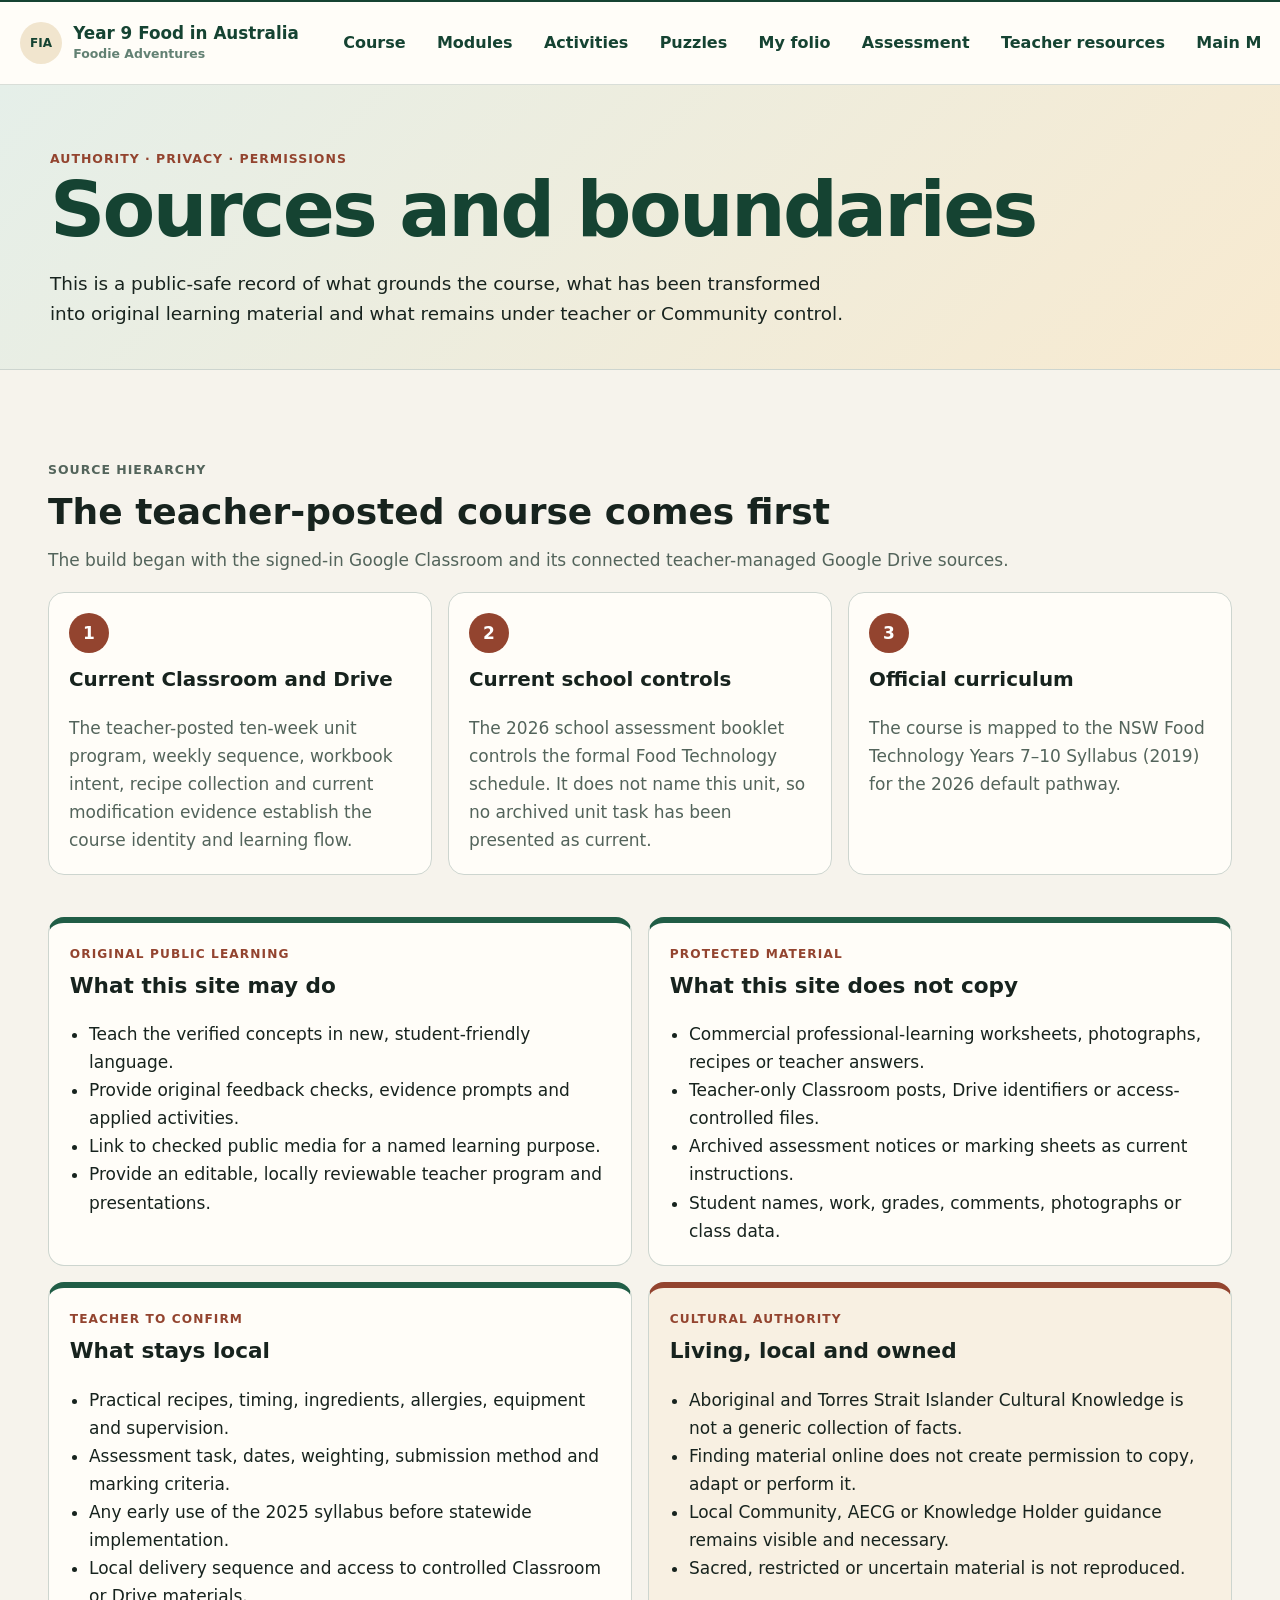
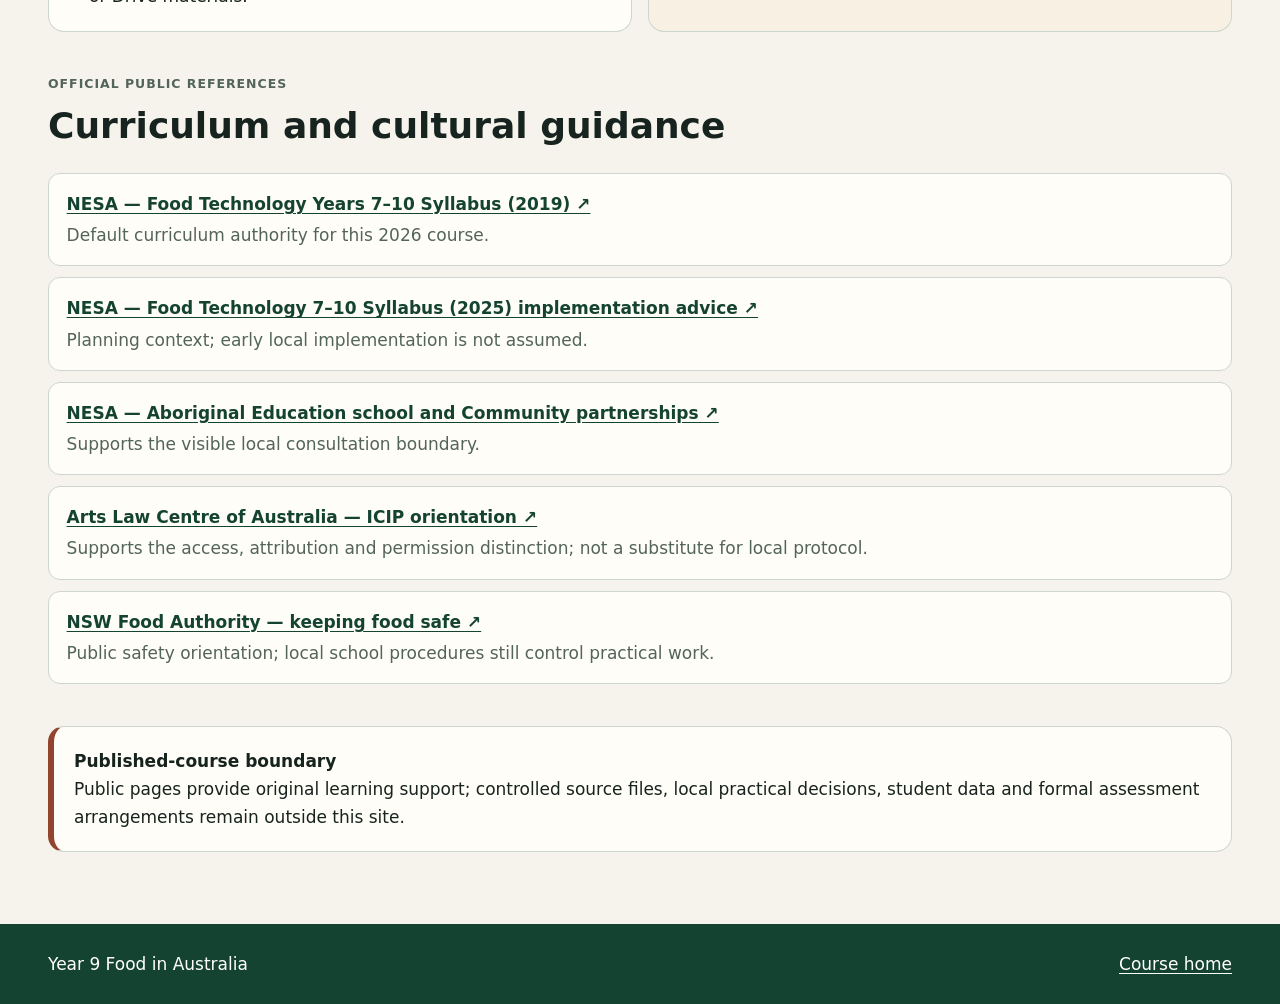
==== sources.html @ 341c5879 "Publish Year 9 Food in Australia guided course" ====
<!doctype html>
<html lang="en-AU">
<head>
  <meta charset="utf-8">
  <meta name="viewport" content="width=device-width, initial-scale=1">
  <meta name="description" content="Public-safe source, authority, privacy and cultural boundaries for Year 9 Food in Australia.">
  <title>Sources and Boundaries | Year 9 Food in Australia</title>
  <link rel="stylesheet" href="styles.css">
</head>
<body>
  <a class="skip-link" href="#main">Skip to main content</a>
  <header class="site-header"><div class="header-inner"><a class="brand" href="index.html"><span class="brand-mark" aria-hidden="true">FIA</span><span class="brand-copy"><span data-course-title>Year 9 Food in Australia</span><small data-course-subtitle>Foodie Adventures</small></span></a><span class="build-chip">Published learning course</span></div></header>
  <nav class="site-nav" aria-label="Course navigation"><div class="nav-scroll"><div class="nav-inner"><a href="index.html" data-nav-route="course">Course</a><a href="index.html#modules" data-nav-route="modules">Modules</a><a href="activities.html" data-nav-route="activities">Activities</a><a href="busy-work.html" data-nav-route="puzzles">Puzzles</a><a href="folio.html" data-nav-route="folio">My folio</a><a href="assessment.html" data-nav-route="assessment">Assessment</a><a href="teacher-resources.html" data-nav-route="teacher">Teacher resources</a><a href="https://stevencowell.github.io/Main-Page/" data-main-menu>Main Menu</a></div></div></nav>
  <main id="main"><div class="page-hero"><div class="wrap"><p class="eyebrow">Authority · privacy · permissions</p><h1>Sources and boundaries</h1><p class="lede">This is a public-safe record of what grounds the course, what has been transformed into original learning material and what remains under teacher or Community control.</p></div></div><div class="page-shell">

    <section class="section source-priority" aria-labelledby="priority-title">
      <div class="section-heading"><p class="eyebrow">Source hierarchy</p><h2 id="priority-title">The teacher-posted course comes first</h2><p>The build began with the signed-in Google Classroom and its connected teacher-managed Google Drive sources.</p></div>
      <div class="source-steps">
        <article><span>1</span><h3>Current Classroom and Drive</h3><p>The teacher-posted ten-week unit program, weekly sequence, workbook intent, recipe collection and current modification evidence establish the course identity and learning flow.</p></article>
        <article><span>2</span><h3>Current school controls</h3><p>The 2026 school assessment booklet controls the formal Food Technology schedule. It does not name this unit, so no archived unit task has been presented as current.</p></article>
        <article><span>3</span><h3>Official curriculum</h3><p>The course is mapped to the NSW Food Technology Years 7–10 Syllabus (2019) for the 2026 default pathway.</p></article>
      </div>
    </section>

    <section class="section boundary-grid" aria-label="Course boundaries">
      <article class="boundary-card"><p class="component-label">Original public learning</p><h2>What this site may do</h2><ul><li>Teach the verified concepts in new, student-friendly language.</li><li>Provide original feedback checks, evidence prompts and applied activities.</li><li>Link to checked public media for a named learning purpose.</li><li>Provide an editable, locally reviewable teacher program and presentations.</li></ul></article>
      <article class="boundary-card"><p class="component-label">Protected material</p><h2>What this site does not copy</h2><ul><li>Commercial professional-learning worksheets, photographs, recipes or teacher answers.</li><li>Teacher-only Classroom posts, Drive identifiers or access-controlled files.</li><li>Archived assessment notices or marking sheets as current instructions.</li><li>Student names, work, grades, comments, photographs or class data.</li></ul></article>
      <article class="boundary-card"><p class="component-label">Teacher to confirm</p><h2>What stays local</h2><ul><li>Practical recipes, timing, ingredients, allergies, equipment and supervision.</li><li>Assessment task, dates, weighting, submission method and marking criteria.</li><li>Any early use of the 2025 syllabus before statewide implementation.</li><li>Local delivery sequence and access to controlled Classroom or Drive materials.</li></ul></article>
      <article class="boundary-card cultural"><p class="component-label">Cultural authority</p><h2>Living, local and owned</h2><ul><li>Aboriginal and Torres Strait Islander Cultural Knowledge is not a generic collection of facts.</li><li>Finding material online does not create permission to copy, adapt or perform it.</li><li>Local Community, AECG or Knowledge Holder guidance remains visible and necessary.</li><li>Sacred, restricted or uncertain material is not reproduced.</li></ul></article>
    </section>

    <section class="section" aria-labelledby="official-title">
      <div class="section-heading"><p class="eyebrow">Official public references</p><h2 id="official-title">Curriculum and cultural guidance</h2></div>
      <ul class="source-list">
        <li><a href="https://www.nsw.gov.au/education-and-training/nesa/curriculum/tas/food-technology-7-10-2019" target="_blank" rel="noopener">NESA — Food Technology Years 7–10 Syllabus (2019) ↗</a><span>Default curriculum authority for this 2026 course.</span></li>
        <li><a href="https://curriculum.nsw.edu.au/learning-areas/tas/food-technology-7-10-2025/overview/course" target="_blank" rel="noopener">NESA — Food Technology 7–10 Syllabus (2025) implementation advice ↗</a><span>Planning context; early local implementation is not assumed.</span></li>
        <li><a href="https://www.nsw.gov.au/education-and-training/nesa/aboriginal-education/school-community-partnerships" target="_blank" rel="noopener">NESA — Aboriginal Education school and Community partnerships ↗</a><span>Supports the visible local consultation boundary.</span></li>
        <li><a href="https://www.artslaw.com.au/information-sheet/indigenous-cultural-intellectual-property-icip-aitb/" target="_blank" rel="noopener">Arts Law Centre of Australia — ICIP orientation ↗</a><span>Supports the access, attribution and permission distinction; not a substitute for local protocol.</span></li>
        <li><a href="https://www.foodauthority.nsw.gov.au/consumer/keeping-food-safe/key-tips" target="_blank" rel="noopener">NSW Food Authority — keeping food safe ↗</a><span>Public safety orientation; local school procedures still control practical work.</span></li>
      </ul>
    </section>

    <section class="section"><div class="notice teacher"><strong>Published-course boundary</strong> Public pages provide original learning support; controlled source files, local practical decisions, student data and formal assessment arrangements remain outside this site.</div></section>
  </div></main>
  <footer class="site-footer"><div class="footer-inner"><span data-course-title>Year 9 Food in Australia</span><a href="index.html">Course home</a></div></footer>
  <script src="data/course-config.js"></script><script src="storage.js"></script><script src="shared.js"></script>
</body>
</html>
---- styles.css ----
:root {
  color-scheme: light;
  --ink: #17231e;
  --muted: #53645b;
  --forest: #205d46;
  --forest-dark: #154332;
  --rust: #93442f;
  --sand: #f1e5ce;
  --paper: #fffdf8;
  --canvas: #f6f3ec;
  --line: #cdd5cf;
  --focus: #005fcc;
  --danger: #8b2430;
  --shadow: 0 12px 34px rgba(23, 35, 30, 0.1);
  --radius: 1rem;
  --content: 74rem;
}

* { box-sizing: border-box; }

html {
  scroll-behavior: smooth;
  background: var(--canvas);
}

body {
  margin: 0;
  color: var(--ink);
  background: var(--canvas);
  font-family: Inter, Aptos, "Segoe UI", system-ui, sans-serif;
  font-size: 17px;
  line-height: 1.65;
}

a { color: var(--forest-dark); text-underline-offset: 0.18em; }
a:hover { text-decoration-thickness: 0.16em; }

:focus-visible {
  outline: 3px solid var(--focus);
  outline-offset: 3px;
}

.skip-link {
  position: fixed;
  z-index: 100;
  top: 0.5rem;
  left: 0.5rem;
  padding: 0.7rem 1rem;
  color: #fff;
  background: var(--forest-dark);
  border-radius: 0.5rem;
  transform: translateY(-160%);
}

.skip-link:focus { transform: translateY(0); }

.site-header {
  color: #fff;
  background: linear-gradient(118deg, var(--forest-dark), var(--forest) 62%, #47715d);
  border-bottom: 4px solid var(--rust);
}

.header-inner,
.nav-inner,
.page-shell,
.footer-inner {
  width: min(calc(100% - 2rem), var(--content));
  margin-inline: auto;
}

.header-inner {
  min-height: 5.8rem;
  display: flex;
  align-items: center;
  justify-content: space-between;
  gap: 1.25rem;
  padding-block: 0.9rem;
}

.brand {
  display: inline-flex;
  align-items: center;
  gap: 0.85rem;
  color: inherit;
  text-decoration: none;
  font-weight: 780;
}

.brand-mark {
  width: 3rem;
  height: 3rem;
  display: grid;
  place-items: center;
  flex: 0 0 auto;
  color: var(--forest-dark);
  background: var(--sand);
  border-radius: 50%;
  letter-spacing: -0.04em;
}

.brand-copy { display: grid; line-height: 1.15; }
.brand-copy small { margin-top: 0.3rem; font-weight: 550; opacity: 0.9; }

.build-chip {
  display: inline-flex;
  align-items: center;
  min-height: 2.4rem;
  padding: 0.35rem 0.75rem;
  color: #fff;
  background: rgba(0, 0, 0, 0.22);
  border: 1px solid rgba(255, 255, 255, 0.45);
  border-radius: 99rem;
  font-size: 0.86rem;
  font-weight: 720;
}

.site-nav {
  position: sticky;
  z-index: 20;
  top: 0;
  background: var(--paper);
  border-bottom: 1px solid var(--line);
}

.nav-scroll { overflow-x: auto; scrollbar-width: thin; }
.nav-inner { display: flex; align-items: stretch; min-width: max-content; }

.nav-inner a {
  min-height: 3rem;
  display: inline-flex;
  align-items: center;
  padding: 0.65rem 0.8rem;
  color: var(--ink);
  text-decoration: none;
  font-size: 0.93rem;
  font-weight: 700;
  border-bottom: 3px solid transparent;
}

.nav-inner a:hover,
.nav-inner a[aria-current="page"] {
  color: var(--forest-dark);
  background: #edf3ef;
  border-bottom-color: var(--rust);
}

.page-shell { padding-block: 3rem 4.5rem; }

.hero,
.page-intro {
  padding: clamp(1.4rem, 4vw, 3rem);
  background: var(--paper);
  border: 1px solid var(--line);
  border-radius: calc(var(--radius) + 0.3rem);
  box-shadow: var(--shadow);
}

.hero { display: grid; grid-template-columns: minmax(0, 1.5fr) minmax(16rem, 0.8fr); gap: 2rem; align-items: center; }
.hero h1,
.page-intro h1 { margin: 0.15rem 0 0.8rem; font-size: clamp(2.1rem, 6vw, 4.4rem); line-height: 1.02; letter-spacing: -0.045em; }
.page-intro h1 { font-size: clamp(2rem, 5vw, 3.6rem); }
.hero p,
.page-intro p { max-width: 68ch; }

.eyebrow,
.module-number,
.slot-label {
  margin: 0;
  color: var(--rust);
  font-size: 0.78rem;
  font-weight: 820;
  letter-spacing: 0.08em;
  text-transform: uppercase;
}

.foundation-status {
  padding: 1.2rem;
  background: var(--sand);
  border: 1px solid #d8bf94;
  border-radius: var(--radius);
}

.foundation-status h2 { margin-top: 0; font-size: 1.2rem; }

.button,
.route-links a {
  min-height: 2.75rem;
  display: inline-flex;
  align-items: center;
  justify-content: center;
  padding: 0.65rem 1rem;
  color: #fff;
  background: var(--forest);
  border: 2px solid var(--forest);
  border-radius: 0.65rem;
  font-weight: 750;
  text-decoration: none;
}

.button.secondary { color: var(--forest-dark); background: transparent; }
.button:hover,
.route-links a:hover { background: var(--forest-dark); border-color: var(--forest-dark); }
.button.secondary:hover { color: #fff; }

.hero-actions { display: flex; flex-wrap: wrap; gap: 0.7rem; margin-top: 1.4rem; }
.section { margin-top: 2.6rem; }
.section-heading { margin-bottom: 1.1rem; }
.section-heading h2 { margin: 0.1rem 0 0.3rem; font-size: clamp(1.55rem, 3vw, 2.25rem); }
.section-heading p { margin: 0; color: var(--muted); }

.card-grid,
.module-grid,
.integration-grid {
  display: grid;
  grid-template-columns: repeat(3, minmax(0, 1fr));
  gap: 1rem;
}

.module-grid { grid-template-columns: repeat(2, minmax(0, 1fr)); }
.integration-grid { grid-template-columns: repeat(2, minmax(0, 1fr)); }

.card,
.module-card,
.integration-slot,
.notice {
  min-width: 0;
  padding: 1.25rem;
  background: var(--paper);
  border: 1px solid var(--line);
  border-radius: var(--radius);
}

.card h3,
.module-card h3,
.integration-slot h2 { margin: 0.25rem 0 0.45rem; line-height: 1.25; }
.module-card a { font-weight: 760; }
.placeholder-copy { color: var(--muted); font-style: italic; }
.module-card { display: flex; flex-direction: column; border-top: 0.35rem solid var(--forest); }
.module-card h3 { font-size: 1.35rem; }
.module-section-list { flex: 1; margin: 0.55rem 0 0.9rem; padding-left: 1.2rem; color: var(--muted); }
.module-section-list li + li { margin-top: 0.25rem; }
.module-card-meta { margin-top: auto; color: var(--muted); font-size: 0.86rem; }
.card-link { align-self: flex-start; margin-top: 0.35rem; }

.integration-slot {
  border-left: 0.42rem solid var(--rust);
  background: repeating-linear-gradient(-45deg, #fffdf8, #fffdf8 14px, #faf5ea 14px, #faf5ea 28px);
}

.integration-slot h2 { font-size: 1.2rem; }
.integration-slot p { margin-bottom: 0; }

.notice { margin-top: 1.2rem; }
.notice strong { display: block; }
.notice.teacher { border-left: 0.42rem solid var(--rust); }
.notice.danger { color: var(--danger); border-color: #dcadb3; background: #fff4f5; }

.module-shell { display: grid; grid-template-columns: minmax(0, 1fr) minmax(15rem, 0.33fr); gap: 1.4rem; margin-top: 1.5rem; align-items: start; }
.module-aside { position: sticky; top: 4.1rem; }
.module-aside .card + .card { margin-top: 1rem; }
.module-aside ul { padding-left: 1.2rem; }

.route-links {
  display: flex;
  flex-wrap: wrap;
  justify-content: space-between;
  gap: 0.75rem;
  margin-top: 2rem;
}

.route-links a { flex: 1 1 14rem; text-align: center; }

.site-footer {
  color: #fff;
  background: var(--forest-dark);
}

.footer-inner {
  min-height: 5rem;
  display: flex;
  align-items: center;
  justify-content: space-between;
  flex-wrap: wrap;
  gap: 0.8rem 1.5rem;
  padding-block: 1rem;
}

.site-footer a { color: #fff; }

/* Integrated learning package */
.module-hero {
  display: grid;
  grid-template-columns: minmax(0, 1.45fr) minmax(16rem, 0.65fr);
  gap: clamp(1.2rem, 4vw, 3rem);
  align-items: center;
  overflow: hidden;
  padding: clamp(1.5rem, 4vw, 3.4rem);
  color: #fff;
  background:
    radial-gradient(circle at 88% 12%, rgba(241, 229, 206, 0.2), transparent 24rem),
    linear-gradient(125deg, var(--forest-dark), var(--forest) 66%, #587760);
  border-radius: calc(var(--radius) + 0.35rem);
  box-shadow: var(--shadow);
}

.module-hero .eyebrow,
.module-hero .component-label { color: #f6d6a4; }
.module-hero h1 { margin: 0.2rem 0 0.8rem; font-size: clamp(2.3rem, 6vw, 4.8rem); line-height: 0.98; letter-spacing: -0.05em; }
.module-purpose { max-width: 58ch; margin: 0; font-size: clamp(1.05rem, 2vw, 1.3rem); }
.module-hero .button { color: var(--forest-dark); background: var(--sand); border-color: var(--sand); }
.module-hero .button.secondary { color: #fff; background: transparent; border-color: rgba(255, 255, 255, 0.65); }
.module-hero .button:hover { color: #fff; background: var(--rust); border-color: var(--rust); }

.module-path {
  padding: 1.25rem 1.35rem;
  color: var(--ink);
  background: rgba(255, 253, 248, 0.95);
  border-radius: var(--radius);
}
.module-path ol { margin: 0.7rem 0 0; padding-left: 1.25rem; }
.module-path li + li { margin-top: 0.38rem; }

.component-label {
  margin: 0;
  color: var(--rust);
  font-size: 0.76rem;
  font-weight: 830;
  letter-spacing: 0.09em;
  text-transform: uppercase;
}

.section-menu {
  display: grid;
  grid-template-columns: repeat(3, minmax(0, 1fr));
  gap: 0.8rem;
  margin-block: 1.2rem 2rem;
}
.section-menu a {
  display: grid;
  grid-template-columns: 2.25rem minmax(0, 1fr);
  gap: 0.7rem;
  align-items: center;
  min-height: 4.4rem;
  padding: 0.72rem 0.9rem;
  color: var(--ink);
  background: var(--paper);
  border: 1px solid var(--line);
  border-radius: 0.8rem;
  font-weight: 760;
  line-height: 1.25;
  text-decoration: none;
}
.section-menu a:hover { border-color: var(--rust); box-shadow: 0 7px 18px rgba(23, 35, 30, 0.08); }
.section-menu span { display: grid; place-items: center; width: 2.25rem; height: 2.25rem; color: #fff; background: var(--rust); border-radius: 50%; }

.theory-stack { display: grid; gap: 2rem; }
.theory-section {
  scroll-margin-top: 4.25rem;
  overflow: hidden;
  padding: clamp(1.2rem, 4vw, 2.5rem);
  background: var(--paper);
  border: 1px solid var(--line);
  border-radius: calc(var(--radius) + 0.2rem);
  box-shadow: var(--shadow);
}
.theory-heading { display: grid; grid-template-columns: minmax(0, 1fr) minmax(18rem, 0.75fr); gap: 1.5rem; align-items: end; padding-bottom: 1.25rem; border-bottom: 1px solid var(--line); }
.theory-heading h2 { margin: 0.15rem 0 0; font-size: clamp(1.75rem, 4vw, 3rem); line-height: 1.05; letter-spacing: -0.035em; }
.learning-purpose { margin: 0; padding: 0.9rem 1rem; background: #edf3ef; border-left: 0.3rem solid var(--forest); border-radius: 0.55rem; }
.learning-purpose strong { display: block; margin-bottom: 0.25rem; color: var(--forest-dark); font-size: 0.78rem; letter-spacing: 0.07em; text-transform: uppercase; }

.theory-copy { max-width: 72ch; margin: 1.6rem auto 0; }
.theory-copy > p:first-child { font-size: 1.12rem; }
.theory-copy h3 { margin: 1.9rem 0 0.55rem; color: var(--forest-dark); font-size: 1.35rem; line-height: 1.2; }
.theory-copy li + li { margin-top: 0.35rem; }

.worked-example,
.vocabulary,
.section-summary {
  margin-block: 1.6rem;
  padding: 1.2rem 1.3rem;
  border-radius: 0.85rem;
}
.worked-example { background: #f8f0e2; border-left: 0.4rem solid var(--rust); }
.worked-example h3 { margin-top: 0.25rem; }
.example-takeaway { margin-bottom: 0; padding-top: 0.8rem; border-top: 1px solid #d8bf94; }
.vocabulary { background: #edf3ef; border-left: 0.4rem solid var(--forest); }
.vocabulary dl { display: grid; gap: 0.7rem; margin-bottom: 0; }
.vocabulary dl div { display: grid; grid-template-columns: minmax(7rem, 0.28fr) minmax(0, 1fr); gap: 0.8rem; }
.vocabulary dt { color: var(--forest-dark); font-weight: 800; }
.vocabulary dd { margin: 0; }
.section-summary { background: var(--forest-dark); color: #fff; }
.section-summary .component-label { color: #f6d6a4; }
.section-summary ul { margin-bottom: 0; }

.section-visuals { display: grid; grid-template-columns: repeat(2, minmax(0, 1fr)); gap: 0.9rem; margin: 1.4rem 0; }
.learning-visual { margin: 0; overflow: hidden; background: #eff2ee; border: 1px solid var(--line); border-radius: 0.85rem; }
.visual-preview { position: relative; display: block; width: 100%; padding: 0; overflow: hidden; border: 0; background: #e8ebe7; color: var(--forest-dark); cursor: zoom-in; }
.visual-preview:focus-visible { outline: 4px solid var(--rust); outline-offset: -4px; }
.learning-visual img { display: block; width: 100%; aspect-ratio: 16 / 10; object-fit: cover; }
.learning-visual.diagram img { object-fit: contain; background: #fff; }
.visual-open-label { position: absolute; right: 0.65rem; bottom: 0.65rem; padding: 0.42rem 0.7rem; border: 1px solid rgba(255,255,255,0.82); border-radius: 999px; background: rgba(21,67,50,0.94); color: #fff; box-shadow: 0 4px 14px rgba(23,35,30,0.2); font-size: 0.82rem; font-weight: 850; line-height: 1; }
.learning-visual figcaption { padding: 0.7rem 0.85rem; color: var(--muted); font-size: 0.9rem; line-height: 1.45; }
.learning-visual figcaption span { display: block; }
.visual-notice { margin-top: 0.45rem; padding-top: 0.45rem; color: var(--ink); border-top: 1px solid var(--line); font-weight: 650; }

.visual-dialog { width: min(96vw, 96rem); max-width: 96vw; height: min(94vh, 64rem); max-height: 94vh; padding: 0; overflow: hidden; border: 1px solid var(--line); border-radius: 1.1rem; background: var(--paper); color: var(--ink); box-shadow: 0 24px 80px rgba(23,35,30,0.28); }
.visual-dialog::backdrop { background: rgba(9,21,16,0.72); backdrop-filter: blur(3px); }
.visual-dialog-panel { display: flex; flex-direction: column; height: 100%; }
.visual-dialog-toolbar { display: flex; align-items: flex-start; justify-content: space-between; gap: 1.2rem; padding: 1rem 1.2rem; border-bottom: 1px solid var(--line); background: var(--paper); }
.visual-dialog-toolbar h2 { margin: 0.08rem 0 0.2rem; color: var(--forest-dark); font-size: 1.35rem; }
.visual-dialog-toolbar p { margin: 0; max-width: 72ch; color: var(--muted); font-size: 0.9rem; }
.visual-dialog-close { flex: 0 0 auto; min-height: 2.75rem; padding: 0.55rem 0.85rem; border: 2px solid var(--forest-dark); border-radius: 999px; background: #fff; color: var(--forest-dark); font: inherit; font-weight: 850; cursor: pointer; }
.visual-dialog-close span { margin-left: 0.2rem; }
.visual-dialog-close:focus-visible { outline: 4px solid var(--rust); outline-offset: 2px; }
.visual-dialog-scroller { flex: 1 1 auto; min-height: 0; overflow: auto; background: #fff; overscroll-behavior: contain; }
.visual-dialog-scroller:focus-visible { outline: 4px solid var(--rust); outline-offset: -4px; }
.visual-dialog-image { display: block; width: max(100%, 70rem); height: auto; }

.help-grid { display: grid; grid-template-columns: repeat(3, minmax(0, 1fr)); gap: 0.8rem; max-width: 72rem; margin: 1.5rem auto; }
.help-card { padding: 0.85rem 1rem; background: #f8faf7; border: 1px solid var(--line); border-radius: 0.75rem; }
.help-card summary { color: var(--forest-dark); font-weight: 780; cursor: pointer; }
.help-card p:last-child { margin-bottom: 0; }
.misconception + .misconception { padding-top: 0.65rem; border-top: 1px solid var(--line); }

.section-learning-tools { display: grid; grid-template-columns: repeat(2, minmax(0, 1fr)); gap: 1rem; margin-top: 1.5rem; }
.section-learning-tools:empty { display: none; }
.section-bridges { display: grid; grid-template-columns: repeat(2, minmax(0, 1fr)); gap: 0.8rem; margin-top: 1.4rem; }
.section-bridges > div { padding: 1rem; background: var(--canvas); border: 1px solid var(--line); border-radius: 0.75rem; }
.section-bridges span { color: var(--rust); font-size: 0.78rem; font-weight: 820; letter-spacing: 0.07em; text-transform: uppercase; }
.section-bridges p { margin: 0.3rem 0 0; }
.back-to-top { display: inline-block; margin-top: 1.2rem; font-weight: 740; }

.module-action-grid { display: grid; grid-template-columns: repeat(2, minmax(0, 1fr)); gap: 1rem; margin-top: 2rem; }
.action-card { padding: 1.25rem; background: var(--paper); border: 1px solid var(--line); border-radius: var(--radius); }
.action-card h2 { margin: 0.25rem 0 0.4rem; font-size: 1.3rem; }
.action-card .button { margin-top: 0.35rem; }
.teacher-facing { background: #f8f0e2; }

/* Formative checks, applied rehearsal and capstone evidence */
.visually-hidden {
  position: absolute !important;
  width: 1px !important;
  height: 1px !important;
  padding: 0 !important;
  margin: -1px !important;
  overflow: hidden !important;
  clip: rect(0, 0, 0, 0) !important;
  white-space: nowrap !important;
  border: 0 !important;
}

button,
.button-secondary {
  min-height: 2.75rem;
  display: inline-flex;
  align-items: center;
  justify-content: center;
  padding: 0.62rem 0.9rem;
  color: #fff;
  background: var(--forest);
  border: 2px solid var(--forest);
  border-radius: 0.6rem;
  font: inherit;
  font-weight: 750;
  line-height: 1.25;
  text-align: center;
  text-decoration: none;
  cursor: pointer;
}

button:hover,
.button-secondary:hover { color: #fff; background: var(--forest-dark); border-color: var(--forest-dark); }
button:disabled { cursor: not-allowed; opacity: 0.52; }
.button-secondary { color: var(--forest-dark); background: transparent; }

.learning-check,
.capstone-evidence,
.applied-activity {
  min-width: 0;
  padding: clamp(1rem, 3vw, 1.5rem);
  background: #fff;
  border: 1px solid var(--line);
  border-radius: 0.9rem;
}

.learning-check { width: min(100%, 72ch); margin-inline: auto; background: #f8faf7; }
.learning-check h3,
.capstone-evidence h3,
.applied-activity h2 { margin: 0.22rem 0 0.55rem; line-height: 1.2; }
.learning-check fieldset,
.activity-task fieldset { min-width: 0; margin: 1rem 0; padding: 0; border: 0; }

.choice-row {
  display: flex;
  gap: 0.7rem;
  align-items: flex-start;
  margin: 0.45rem 0;
  padding: 0.72rem;
  background: #fff;
  border: 1px solid #d6dfdc;
  border-radius: 0.55rem;
  cursor: pointer;
}
.choice-row input { min-width: 1.25rem; min-height: 1.25rem; margin-top: 0.2rem; }

.check-actions,
.activity-actions {
  display: flex;
  flex-wrap: wrap;
  gap: 0.7rem;
  align-items: center;
  margin-top: 1rem;
}

.feedback,
.evidence-boundary,
.low-tech {
  margin-top: 1rem;
  padding: 0.82rem;
  border-radius: 0.58rem;
}
.feedback.success,
.item-feedback.success { background: #e8f5ef; }
.feedback.review,
.item-feedback.review { background: #fff3d8; }
.evidence-boundary { background: #f3efe3; }
.low-tech { border: 1px dashed #7d918b; }
.save-state,
.task-status,
.item-feedback { margin: 0.5rem 0 0; color: var(--muted); }

.module-learning-studio,
.module-evidence-studio {
  margin-top: 2rem;
  padding: clamp(1.1rem, 3vw, 2rem);
  background: var(--paper);
  border: 1px solid var(--line);
  border-radius: calc(var(--radius) + 0.2rem);
  box-shadow: var(--shadow);
}
.module-learning-studio { border-top: 0.4rem solid var(--rust); }
.module-evidence-studio { border-top: 0.4rem solid var(--forest); }
.learning-studio-heading { max-width: 72ch; margin-bottom: 1rem; }
.learning-studio-heading h2 { margin: 0.2rem 0 0.35rem; font-size: clamp(1.55rem, 3vw, 2.3rem); }
.learning-studio-heading p:last-child { margin-bottom: 0; color: var(--muted); }
.module-evidence-grid { display: grid; gap: 1rem; }

.capstone-evidence { background: #f8faf7; }
.capstone-evidence label { display: block; margin-top: 1rem; color: var(--forest-dark); font-weight: 800; }
.capstone-evidence textarea {
  width: 100%;
  min-height: 13rem;
  margin-top: 0.4rem;
  padding: 0.8rem;
  color: var(--ink);
  background: #fff;
  border: 1px solid #9eada5;
  border-radius: 0.55rem;
  font: inherit;
  line-height: 1.55;
  resize: vertical;
}
.evidence-meta { display: flex; flex-wrap: wrap; justify-content: space-between; gap: 0.4rem 1rem; margin-top: 0.45rem; color: var(--muted); font-size: 0.9rem; }

.applied-activity { margin-top: 1rem; }
.activity-task { margin-top: 1.25rem; padding: 1rem; background: #f5f8f7; border-radius: 0.8rem; }
.classification-grid { display: grid; gap: 0.8rem; }
.classification-item { display: grid; gap: 0.35rem; padding: 0.75rem; background: #fff; border-radius: 0.55rem; }
.classification-item select { width: 100%; min-height: 2.75rem; padding: 0.35rem; font: inherit; }
.sequence-list { display: grid; gap: 0.55rem; padding-left: 1.5rem; }
.sequence-list li { min-height: 3.6rem; padding: 0.7rem; background: #fff; border-radius: 0.55rem; }
.sequence-controls { float: right; display: inline-flex; gap: 0.35rem; margin-left: 0.5rem; }
.sequence-controls button { min-width: 2.75rem; min-height: 2.75rem; padding: 0.35rem; }

.video-library { display: grid; gap: 1.4rem; margin-top: 2rem; }
.video-module-group { scroll-margin-top: 5rem; overflow: hidden; background: var(--paper); border: 1px solid var(--line); border-radius: calc(var(--radius) + 0.15rem); box-shadow: var(--shadow); }
.video-module-group > summary { display: flex; gap: 1rem; align-items: center; justify-content: space-between; padding: 1rem 1.25rem; color: var(--forest-dark); background: #edf3ef; cursor: pointer; list-style: none; }
.video-module-group > summary::-webkit-details-marker { display: none; }
.video-module-group > summary::after { content: "+"; flex: 0 0 auto; font-size: 1.5rem; font-weight: 850; }
.video-module-group[open] > summary::after { content: "−"; }
.video-module-group > summary > span:first-child { display: grid; gap: 0.2rem; }
.video-module-group > summary > span:last-child { color: var(--muted); font-size: 0.86rem; font-weight: 760; }
.video-module-body { display: grid; gap: 1rem; padding: 1rem; }
.video-card { scroll-margin-top: 4.2rem; overflow: hidden; background: var(--paper); border: 1px solid var(--line); border-radius: calc(var(--radius) + 0.15rem); box-shadow: var(--shadow); }
.video-card-heading { display: flex; justify-content: space-between; gap: 1rem; align-items: end; padding: 1.25rem 1.4rem; background: #edf3ef; border-bottom: 1px solid var(--line); }
.video-card-heading h2 { max-width: 30ch; margin: 0.2rem 0 0; font-size: clamp(1.35rem, 3vw, 2rem); line-height: 1.12; }
.video-source { display: grid; justify-items: end; flex: 0 0 auto; margin: 0; color: var(--muted); font-size: 0.88rem; }
.video-card-grid { display: grid; grid-template-columns: minmax(18rem, 0.8fr) minmax(0, 1.2fr); gap: 1.3rem; padding: 1.4rem; }
.video-poster { position: relative; align-self: start; overflow: hidden; aspect-ratio: 16 / 9; background: #101713; border-radius: 0.8rem; }
.video-poster img,
.video-poster iframe { display: block; width: 100%; height: 100%; border: 0; object-fit: cover; }
.pathway-visual img { object-fit: contain; background: var(--canvas); }
.pathway-visual-label { position: absolute; inset: auto 0 0; padding: 0.55rem 0.7rem; color: #fff; background: rgba(21, 67, 50, 0.9); font-size: 0.82rem; font-weight: 780; text-align: center; }
.video-poster button { position: absolute; inset: 0; display: flex; flex-direction: column; gap: 0.25rem; align-items: center; justify-content: center; width: 100%; color: #fff; background: linear-gradient(rgba(0,0,0,0.18), rgba(0,0,0,0.58)); border: 0; font: inherit; font-weight: 780; cursor: pointer; }
.video-poster button:hover { background: linear-gradient(rgba(21,67,50,0.12), rgba(21,67,50,0.82)); }
.play-symbol { display: grid; place-items: center; width: 3.5rem; height: 3.5rem; padding-left: 0.2rem; background: var(--rust); border-radius: 50%; font-size: 1.35rem; box-shadow: 0 5px 18px rgba(0,0,0,0.25); }
.video-exception { display: flex; gap: 0.6rem; align-items: center; justify-content: center; align-self: start; aspect-ratio: 16 / 9; padding: 1rem; color: #fff; background: linear-gradient(135deg, var(--forest-dark), var(--rust)); border-radius: 0.8rem; }
.video-exception span { padding: 0.45rem 0.65rem; background: rgba(255,255,255,0.14); border: 1px solid rgba(255,255,255,0.35); border-radius: 99rem; font-weight: 760; }
.video-learning-copy { min-width: 0; }
.purpose-line { margin-top: 0; font-size: 1.04rem; }
.purpose-line strong { color: var(--forest-dark); }
.viewing-sequence { display: grid; grid-template-columns: repeat(3, minmax(0, 1fr)); gap: 0.65rem; padding: 0; list-style: none; }
.viewing-sequence li { padding: 0.8rem; background: var(--canvas); border: 1px solid var(--line); border-radius: 0.65rem; }
.viewing-sequence strong { display: block; margin-bottom: 0.25rem; color: var(--rust); font-size: 0.77rem; letter-spacing: 0.07em; text-transform: uppercase; }
.video-alternative { padding: 0.75rem 0.9rem; background: #f8f0e2; border-left: 0.3rem solid var(--rust); border-radius: 0.6rem; }
.video-alternative summary { font-weight: 780; cursor: pointer; }
.video-alternative p { margin-bottom: 0; }
.media-workflow { margin-bottom: 0; padding-left: 1.25rem; }
.media-workflow li + li { margin-top: 0.4rem; }
.video-note { color: var(--muted); font-size: 0.88rem; }
.video-actions { display: flex; flex-wrap: wrap; gap: 0.65rem 1rem; }
.video-actions a { font-weight: 760; }

.source-steps { display: grid; grid-template-columns: repeat(3, minmax(0, 1fr)); gap: 1rem; }
.source-steps article { position: relative; padding: 1.25rem; background: var(--paper); border: 1px solid var(--line); border-radius: var(--radius); }
.source-steps article > span { display: grid; place-items: center; width: 2.5rem; height: 2.5rem; color: #fff; background: var(--rust); border-radius: 50%; font-weight: 850; }
.source-steps h3 { margin: 0.7rem 0 0.35rem; }
.source-steps p { margin-bottom: 0; color: var(--muted); }
.boundary-grid { display: grid; grid-template-columns: repeat(2, minmax(0, 1fr)); gap: 1rem; }
.boundary-card { padding: 1.3rem; background: var(--paper); border: 1px solid var(--line); border-top: 0.38rem solid var(--forest); border-radius: var(--radius); }
.boundary-card.cultural { border-top-color: var(--rust); background: #f8f0e2; }
.boundary-card h2 { margin: 0.25rem 0 0.5rem; font-size: 1.35rem; }
.boundary-card ul { margin-bottom: 0; padding-left: 1.2rem; }
.source-list { display: grid; gap: 0.7rem; padding: 0; list-style: none; }
.source-list li { display: grid; gap: 0.2rem; padding: 1rem 1.1rem; background: var(--paper); border: 1px solid var(--line); border-radius: 0.75rem; }
.source-list a { font-weight: 780; }
.source-list span { color: var(--muted); }

.resource-feature-grid,
.teacher-control-grid {
  display: grid;
  grid-template-columns: repeat(2, minmax(0, 1fr));
  gap: 1rem;
}
.resource-feature,
.teacher-control-grid article {
  min-width: 0;
  padding: 1.3rem;
  background: var(--paper);
  border: 1px solid var(--line);
  border-radius: var(--radius);
}
.resource-feature { border-top: 0.38rem solid var(--forest); }
.resource-feature h3,
.teacher-control-grid h3 { margin: 0.25rem 0 0.45rem; font-size: 1.35rem; }
.resource-feature .button { margin-top: 0.45rem; }
.teacher-control-grid article { background: #f8f0e2; border-left: 0.38rem solid var(--rust); }

.resource-list { display: grid; gap: 0.65rem; }
.resource-list article {
  display: grid;
  grid-template-columns: 7rem minmax(0, 1fr) auto;
  gap: 1rem;
  align-items: center;
  padding: 0.9rem 1rem;
  background: var(--paper);
  border: 1px solid var(--line);
  border-radius: 0.75rem;
}
.resource-list article > span { color: var(--rust); font-size: 0.78rem; font-weight: 830; letter-spacing: 0.07em; text-transform: uppercase; }
.resource-list h3 { margin: 0; font-size: 1.12rem; }
.resource-list p { margin: 0.16rem 0 0; color: var(--muted); font-size: 0.92rem; }
.resource-list a { font-weight: 780; }

/* Course-family homepage composition */
.wrap {
  width: min(1180px, calc(100% - 2rem));
  margin-inline: auto;
}

.lede {
  max-width: 68ch;
  font-size: 1.15rem;
}

.actions {
  display: flex;
  flex-wrap: wrap;
  gap: .7rem;
  margin-top: 1.4rem;
}

.save-note {
  color: #fff;
  background: var(--forest-dark);
}

.save-note .wrap {
  display: flex;
  gap: .75rem;
  align-items: center;
  padding-block: 1rem;
}

.save-note strong { color: #f6d6a4; }

.course-progress-band { padding: 2rem 0; background: #e7efe9; border-bottom: 1px solid var(--line); }
.course-progress-card { display: grid; grid-template-columns: minmax(0, 1.5fr) minmax(16rem, .7fr); gap: 2rem; align-items: center; }
.course-progress-card h2 { margin: .2rem 0 .5rem; }
.course-progress-actions { display: grid; gap: .9rem; }
.course-progress-actions .button { text-align: center; }
.module-card-progress { margin: .8rem 0; color: var(--forest); font-size: .9rem; font-weight: 800; }

.module-pathway-section,
.food-feature-band,
.folio-cta {
  padding-block: 4.5rem;
}

.soft { background: #edf3ef; }

.module-pathway-section h2,
.food-feature-band h2,
.folio-cta h2 {
  margin: 0 0 .8rem;
  color: var(--forest-dark);
  font-size: clamp(1.8rem, 4vw, 3rem);
  line-height: 1.15;
  letter-spacing: -.025em;
}

.module-pathway-section > .wrap > .lede,
.folio-cta .lede { color: var(--muted); }

.feature-grid {
  display: grid;
  grid-template-columns: 1.1fr .9fr;
  gap: clamp(1.5rem, 4vw, 3.5rem);
  align-items: center;
}

.food-feature-band {
  color: #fff;
  background: var(--rust);
}

.food-feature-band .eyebrow { color: #fff0c9; }
.food-feature-band h2 { color: #fff; }
.food-feature-band p { max-width: 62ch; }

.feature-figure {
  margin: 0;
  overflow: hidden;
  background: var(--paper);
  border-radius: var(--radius);
  box-shadow: var(--shadow);
}

.feature-image {
  display: block;
  width: 100%;
  aspect-ratio: 3 / 2;
  object-fit: cover;
}

.feature-figure figcaption {
  padding: .75rem .9rem;
  color: var(--muted);
  font-size: .85rem;
  line-height: 1.45;
}

.food-feature-band .button.secondary {
  color: var(--forest-dark);
  background: #fff;
  border-color: #fff;
  border-radius: 999px;
}

.food-feature-band .button.secondary:hover {
  color: #fff;
  background: var(--forest-dark);
  border-color: var(--forest-dark);
}

.folio-cta { background: var(--canvas); }
.folio-cta .button { border-radius: 999px; }

/* Riv Burger sister-site module, learning and puzzle geometry */
.page-hero {
  padding: 4rem 0 2.5rem;
  background: linear-gradient(135deg, #e5efe9, #f8ead0);
  border-bottom: 1px solid var(--line);
}

.page-hero h1 {
  margin: 0 0 1rem;
  color: var(--forest-dark);
  font-size: clamp(2.5rem, 6vw, 4.8rem);
  line-height: 1.05;
  letter-spacing: -.035em;
}

.page-hero .lede { margin-bottom: 0; }
.module-course-section { padding-block: 4.5rem; }

.module-layout {
  display: grid;
  grid-template-columns: minmax(0, 1fr) 290px;
  gap: 2rem;
  align-items: start;
}

.module-main { min-width: 0; }
.module-main > .notice { margin-block: 2rem 0; }
.module-aside { top: 6rem; }
.module-aside h2 { margin-top: 0; font-size: 1.65rem; }
.module-aside h3 { margin: 1.35rem 0 .55rem; }
.module-aside ol { padding-left: 1.35rem; }
.module-aside li + li { margin-top: .45rem; }
.module-aside hr { margin: 1.25rem 0; border: 0; border-top: 1px solid var(--line); }

.module-presentation {
  display: grid;
  grid-template-columns: minmax(0, 1fr) auto;
  gap: 1.5rem;
  align-items: center;
  margin: 0 0 2rem;
  padding: 1.35rem;
  background: linear-gradient(135deg, #e5efe9, #fff3d8);
  border: 2px solid #b8cdbf;
  border-left: .55rem solid var(--forest);
  border-radius: calc(var(--radius) + .2rem);
  box-shadow: var(--shadow);
}

.module-presentation h2 { margin: 0 0 .55rem; font-size: clamp(1.65rem, 3vw, 2.2rem); }
.module-presentation p { max-width: 66ch; }
.module-presentation > div > :last-child { margin-bottom: 0; }
.presentation-download { white-space: nowrap; border-radius: 999px; }
.module-activity-pathway { display: grid; grid-template-columns: minmax(0, 1.4fr) auto; gap: 1.5rem; align-items: center; margin: 2rem 0; padding: 1.4rem; background: #e7efe9; border: 1px solid #b9cdc3; border-left: .42rem solid var(--forest); border-radius: var(--radius); }
.module-activity-pathway h2 { margin: .2rem 0 .5rem; }
.module-activity-pathway .button { min-width: 14rem; text-align: center; }

.module-review-checklist {
  scroll-margin-top: 6rem;
  margin: 2rem 0;
  padding: clamp(1.15rem, 3vw, 1.8rem);
  background: linear-gradient(135deg, #fffaf0, #f2f7f3);
  border: 1px solid #c7d6cc;
  border-top: .5rem solid var(--rust);
  border-radius: calc(var(--radius) + .2rem);
  box-shadow: var(--shadow);
}
.module-review-heading { max-width: 72ch; }
.module-review-heading h2 { margin: .2rem 0 .45rem; font-size: clamp(1.6rem, 3vw, 2.25rem); }
.module-review-total { margin: .9rem 0 0; padding: .75rem .9rem; color: var(--forest-dark); background: #fff; border-left: .35rem solid var(--forest); border-radius: .55rem; font-weight: 800; }
.module-review-grid { display: grid; grid-template-columns: repeat(3, minmax(0, 1fr)); gap: .9rem; margin: 1.2rem 0; padding: 0; list-style: none; }
.module-review-grid li { min-width: 0; }
.module-review-link {
  display: flex;
  min-height: 100%;
  flex-direction: column;
  gap: .38rem;
  padding: 1rem;
  color: var(--ink);
  background: #fff;
  border: 2px solid #bfd0c4;
  border-radius: .85rem;
  text-decoration: none;
}
.module-review-link:hover,
.module-review-link:focus-visible { color: var(--forest-dark); border-color: var(--forest); background: #f5f9f6; }
.module-review-link:focus-visible { outline: 4px solid var(--rust); outline-offset: 2px; }
.module-review-number { color: var(--rust); font-size: .78rem; font-weight: 850; letter-spacing: .06em; text-transform: uppercase; }
.module-review-link strong { color: var(--forest-dark); line-height: 1.25; }
.module-review-link small { margin-top: auto; padding-top: .55rem; color: var(--muted); border-top: 1px solid var(--line); }

.theory-block {
  scroll-margin-top: 6rem;
  margin: 1rem 0;
  padding: clamp(1.2rem, 4vw, 2rem);
  overflow: hidden;
  background: var(--paper);
  border: 1px solid var(--line);
  border-radius: calc(var(--radius) + .2rem);
  box-shadow: var(--shadow);
}

.theory-block .theory-copy { margin-top: 1.6rem; }

.teaching-visual {
  margin: 1rem 0 2rem;
  padding: .85rem;
  overflow: hidden;
  background: var(--paper);
  border: 1px solid var(--line);
  border-radius: calc(var(--radius) + .2rem);
  box-shadow: var(--shadow);
}

.teaching-visual .visual-preview { border-radius: .8rem; }
.teaching-visual img {
  display: block;
  width: 100%;
  max-height: 520px;
  object-fit: contain;
  background: var(--canvas);
}
.teaching-visual figcaption { padding: .85rem .35rem .2rem; color: var(--muted); }
.teaching-visual figcaption span { display: block; }

.video-learning {
  display: grid;
  grid-template-columns: minmax(0, .88fr) minmax(300px, 1.12fr);
  gap: 1.25rem;
  align-items: center;
  margin: 0 0 2.5rem;
  padding: 1.15rem;
  background: #fff5d9;
  border: 1px solid #dfca87;
  border-left: .5rem solid #c58b22;
  border-radius: calc(var(--radius) + .2rem);
  box-shadow: var(--shadow);
}

.video-learning h3 { margin: 0 0 .45rem; }
.watch-for { padding: .75rem .85rem; background: rgba(255,255,255,.78); border-radius: .75rem; }
.video-frame { position: relative; overflow: hidden; width: 100%; aspect-ratio: 16 / 9; background: #17231b; border-radius: .85rem; }
.video-frame iframe { width: 100%; height: 100%; border: 0; }
.video-launch { position: relative; display: block; width: 100%; height: 100%; padding: 0; overflow: hidden; border: 0; border-radius: .85rem; background: #17231b; color: #fff; }
.video-launch img { width: 100%; height: 100%; object-fit: cover; opacity: .86; }
.video-launch:hover img,
.video-launch:focus-visible img { opacity: .68; transform: scale(1.025); }
.video-play { position: absolute; inset: 50% auto auto 50%; display: grid; place-items: center; width: 4rem; height: 4rem; padding-left: .25rem; transform: translate(-50%,-50%); border-radius: 50%; background: var(--rust); box-shadow: 0 8px 25px rgba(0,0,0,.28); font-size: 1.6rem; }
.video-launch-label { position: absolute; inset: auto 0 0; padding: .65rem; background: linear-gradient(transparent,rgba(0,0,0,.82)); font-weight: 850; text-align: center; }
.video-fallback { margin: .55rem 0 0; text-align: right; font-weight: 780; }
.media-equivalent { overflow: hidden; padding: 1rem; background: #fff; border: 1px solid var(--line); border-radius: .85rem; }
.media-equivalent img { width: 100%; max-height: 260px; margin-bottom: .8rem; object-fit: contain; background: var(--canvas); border-radius: .6rem; }
.media-equivalent p { margin-top: 0; }
.media-equivalent ol { padding-left: 1.3rem; }

.section-learning {
  margin: 1rem 0 2.5rem;
  overflow: hidden;
  scroll-margin-top: 6rem;
  background: #f7f8f4;
  border: 2px solid #c4d5c9;
  border-radius: calc(var(--radius) + .2rem);
}

.section-learning > summary {
  display: flex;
  gap: 1rem;
  align-items: center;
  justify-content: space-between;
  padding: 1rem 1.2rem;
  color: var(--forest-dark);
  background: #e4efe8;
  cursor: pointer;
  list-style: none;
}
.section-learning > summary::-webkit-details-marker { display: none; }
.section-learning > summary::before { content: "+"; display: grid; flex: 0 0 auto; place-items: center; width: 2rem; height: 2rem; color: #fff; background: var(--forest); border-radius: 50%; font-weight: 900; }
.section-learning[open] > summary::before { content: "−"; }
.section-learning > summary span { font-weight: 850; }
.section-learning > summary strong { color: var(--rust); font-size: .9rem; text-align: right; }
.section-learning-body { padding: 1.25rem; }
.section-evidence { margin-top: 2rem; padding: 1.1rem; background: #fff; border-left: .45rem solid #c58b22; border-radius: .85rem; }

.question-list { display: grid; gap: .45rem; }
.question { min-width: 0; margin: 1.1rem 0; padding: 0; border: 0; }
.question legend { margin-bottom: .6rem; color: var(--forest-dark); font-weight: 800; }
.option {
  display: flex;
  gap: .65rem;
  align-items: flex-start;
  margin: .45rem 0;
  padding: .65rem;
  background: #fff;
  border: 1px solid #d6dfdc;
  border-radius: .55rem;
  cursor: pointer;
}
.option:hover { border-color: var(--forest); background: #f5f9f6; }
.option input { flex: 0 0 auto; width: 1.2rem; height: 1.2rem; margin-top: .2rem; }
.feedback:empty { min-height: 1.5rem; padding: 0; }
.feedback.good { color: #185f37; background: #e7f5ec; }
.feedback.try { color: #8b2e22; background: #fff0e8; }
.fine { color: var(--muted); font-size: .88rem; }
.compact { width: 100%; margin-top: .55rem; padding: .6rem .75rem; }
.progress-shell { height: .8rem; overflow: hidden; background: #dce5de; border-radius: 999px; }
.progress-bar { width: 0; height: 100%; background: var(--rust); transition: width .25s; }

.puzzle-progress { margin-bottom: 1.2rem; }
.puzzle-progress > strong { display: block; margin-bottom: .65rem; color: var(--rust); font-size: 1.4rem; }
.puzzle-grid { display: grid; gap: 1rem; }
.puzzle-card { scroll-margin-top: 6rem; overflow: hidden; padding: 0; }
.puzzle-card > summary { display: flex; gap: .9rem; align-items: center; padding: 1rem 1.2rem; color: var(--forest-dark); background: #e4efe8; cursor: pointer; list-style: none; font-size: 1.15rem; font-weight: 800; }
.puzzle-card > summary::-webkit-details-marker { display: none; }
.puzzle-card > summary::after { content: "+"; margin-left: auto; font-size: 1.7rem; }
.puzzle-card[open] > summary::after { content: "−"; }
.puzzle-card summary small { display: block; color: var(--rust); font-size: .74rem; letter-spacing: .06em; text-transform: uppercase; }
.puzzle-body { padding: 1.2rem; }
.puzzle-controls { display: grid; gap: .45rem; margin-block: 1rem; }
.puzzle-order-row { display: grid; grid-template-columns: minmax(0, 1fr) 9rem; gap: .8rem; align-items: center; padding: .7rem; background: #fff; border: 1px solid var(--line); border-radius: .6rem; }
.puzzle-order-row select { min-height: 2.75rem; padding: .4rem; font: inherit; }
.puzzle-body textarea { width: 100%; min-height: 8rem; margin-top: .45rem; padding: .8rem; border: 1px solid #9eada5; border-radius: .55rem; font: inherit; resize: vertical; }

@media (max-width: 820px) {
  .feature-grid { grid-template-columns: 1fr; }
}

@media (max-width: 460px) {
  .module-pathway-section,
  .food-feature-band,
  .folio-cta { padding-block: 3.2rem; }
  .actions { display: grid; }
  .actions > * { width: 100%; }
}

@media (max-width: 900px) {
  .hero,
  .module-shell,
  .module-layout,
  .module-presentation,
  .module-activity-pathway,
  .module-hero,
  .theory-heading,
  .video-card-grid,
  .video-learning,
  .module-review-grid { grid-template-columns: 1fr; }
  .module-aside { position: static; order: -1; }
  .presentation-download { width: 100%; white-space: normal; }
  .module-activity-pathway .button { width: 100%; min-width: 0; }
  .card-grid { grid-template-columns: repeat(2, minmax(0, 1fr)); }
  .help-grid { grid-template-columns: 1fr; }
  .source-steps { grid-template-columns: 1fr; }
  .course-progress-card { grid-template-columns: 1fr; gap: 1rem; }
  .resource-list article { grid-template-columns: 6.4rem minmax(0, 1fr); }
  .resource-list a { grid-column: 2; }
}

@media (max-width: 620px) {
  .header-inner,
  .nav-inner,
  .page-shell,
  .footer-inner { width: min(calc(100% - 1.2rem), var(--content)); }
  .header-inner { align-items: flex-start; flex-direction: column; gap: 0.7rem; }
  .build-chip { align-self: flex-start; }
  .page-shell { padding-block: 1.7rem 3rem; }
  .hero,
  .page-intro { padding: 1.2rem; }
  .card-grid,
  .module-grid,
  .integration-grid,
  .section-menu,
  .section-visuals,
  .section-learning-tools,
  .section-bridges,
  .module-action-grid { grid-template-columns: 1fr; }
  .boundary-grid { grid-template-columns: 1fr; }
  .resource-feature-grid,
  .teacher-control-grid { grid-template-columns: 1fr; }
  .resource-list article { grid-template-columns: 1fr; gap: 0.25rem; }
  .resource-list a { grid-column: 1; margin-top: 0.35rem; }
  .visual-dialog { width: 100vw; max-width: 100vw; height: 100vh; max-height: 100vh; border: 0; border-radius: 0; }
  .visual-dialog-toolbar { padding: 0.75rem 0.85rem; }
  .visual-dialog-toolbar h2 { font-size: 1.12rem; }
  .visual-dialog-toolbar p { font-size: 0.78rem; }
  .visual-dialog-close { min-height: 2.5rem; padding: 0.45rem 0.7rem; }
  .viewing-sequence { grid-template-columns: 1fr; }
  .video-card-heading { align-items: flex-start; flex-direction: column; }
  .video-source { justify-items: start; }
  .section-learning > summary { align-items: flex-start; flex-wrap: wrap; }
  .section-learning > summary strong { width: 100%; padding-left: 3rem; text-align: left; }
  .puzzle-order-row { grid-template-columns: 1fr; }
  .vocabulary dl div { grid-template-columns: 1fr; gap: 0; }
  .check-actions,
  .activity-actions { display: grid; }
  .check-actions > *,
  .activity-actions > * { width: 100%; }
  .sequence-controls { float: none; display: flex; margin: 0.5rem 0 0; }
  .evidence-meta { flex-direction: column; }
  .footer-inner { align-items: flex-start; flex-direction: column; }
}

@media (prefers-reduced-motion: reduce) {
  html { scroll-behavior: auto; }
  *,
  *::before,
  *::after {
    animation-duration: 0.01ms !important;
    animation-iteration-count: 1 !important;
    scroll-behavior: auto !important;
    transition-duration: 0.01ms !important;
  }
}

@media print {
  .skip-link,
  .site-nav,
  .build-chip,
  .route-links,
  .check-actions,
  .activity-actions,
  .save-state,
  .visual-open-label,
  .visual-dialog { display: none !important; }
  body,
  .site-header,
  .site-footer { color: #000; background: #fff; }
  .page-shell,
  .header-inner,
  .footer-inner { width: 100%; }
  .hero,
  .page-intro,
  .card,
  .module-card,
  .integration-slot { box-shadow: none; break-inside: avoid; }
  .learning-check,
  .applied-activity,
  .capstone-evidence,
  .module-review-checklist,
  .module-review-link { break-inside: avoid; box-shadow: none; }
}
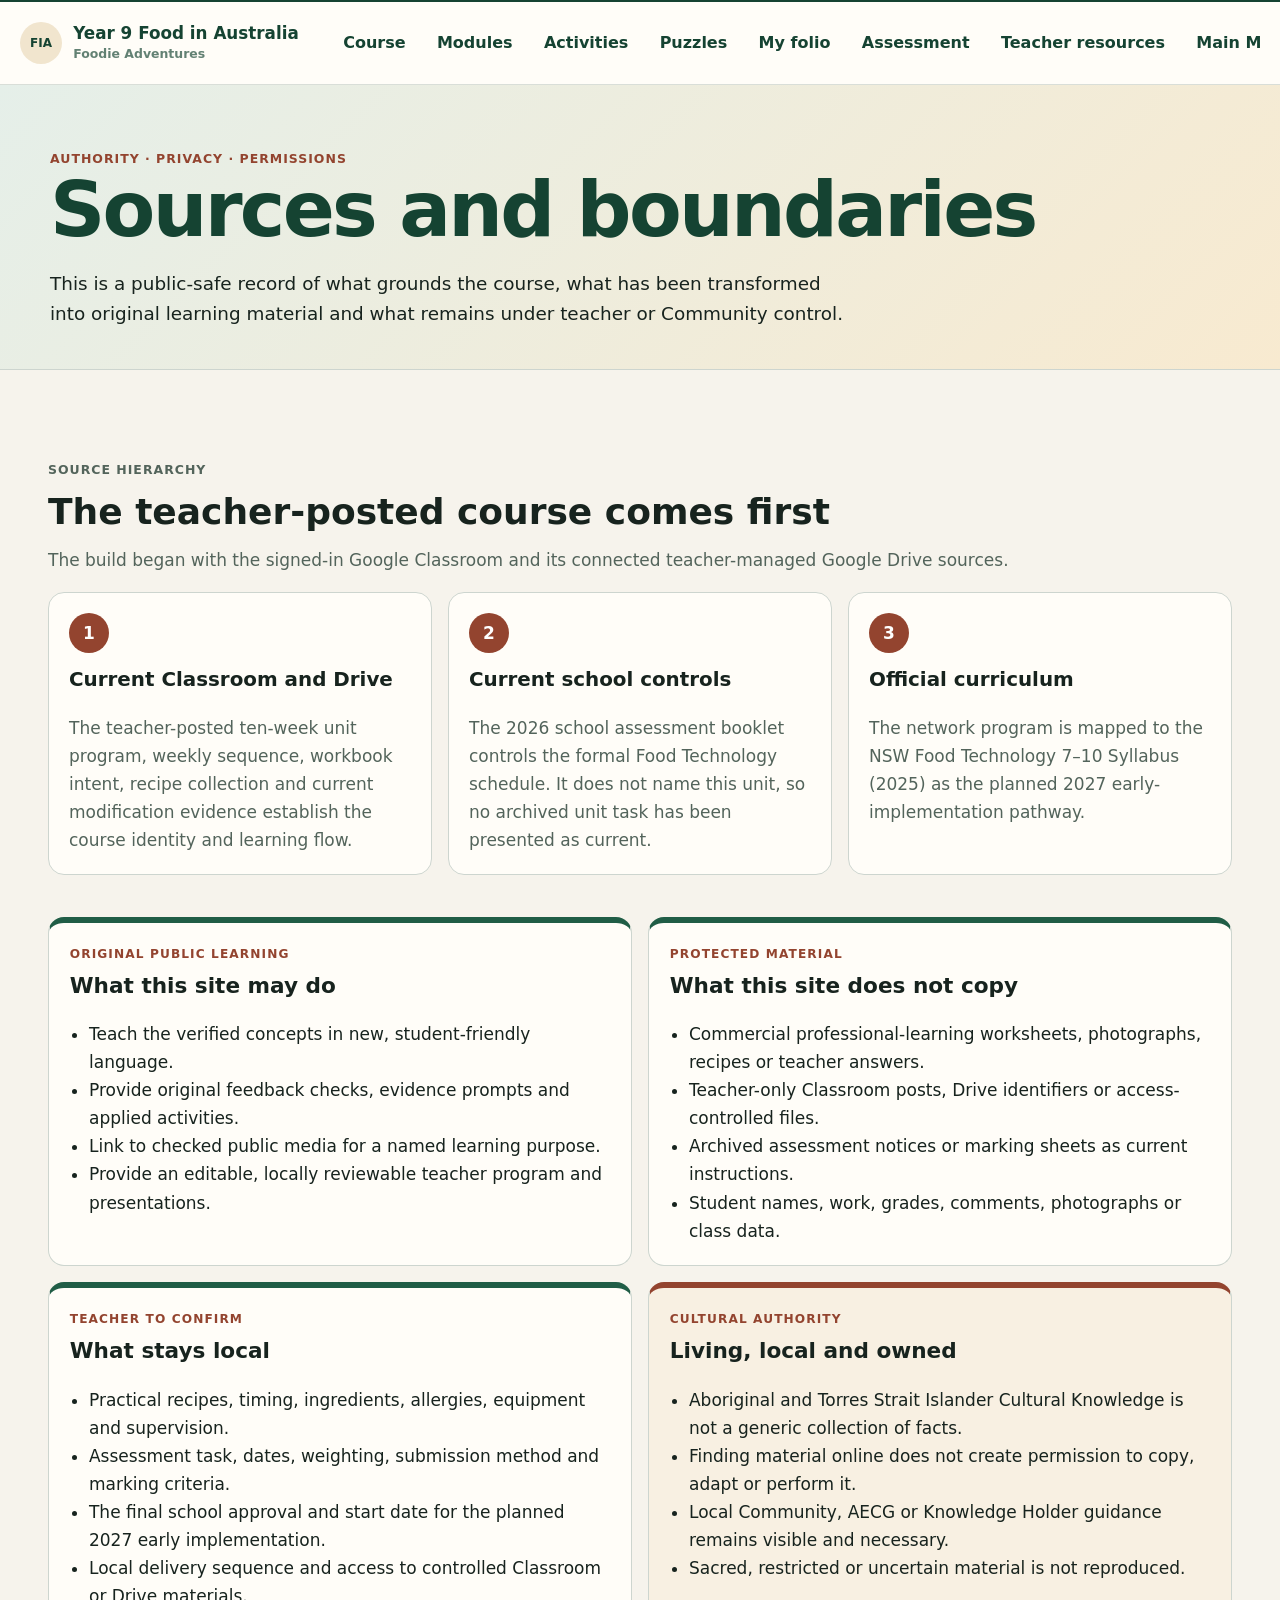
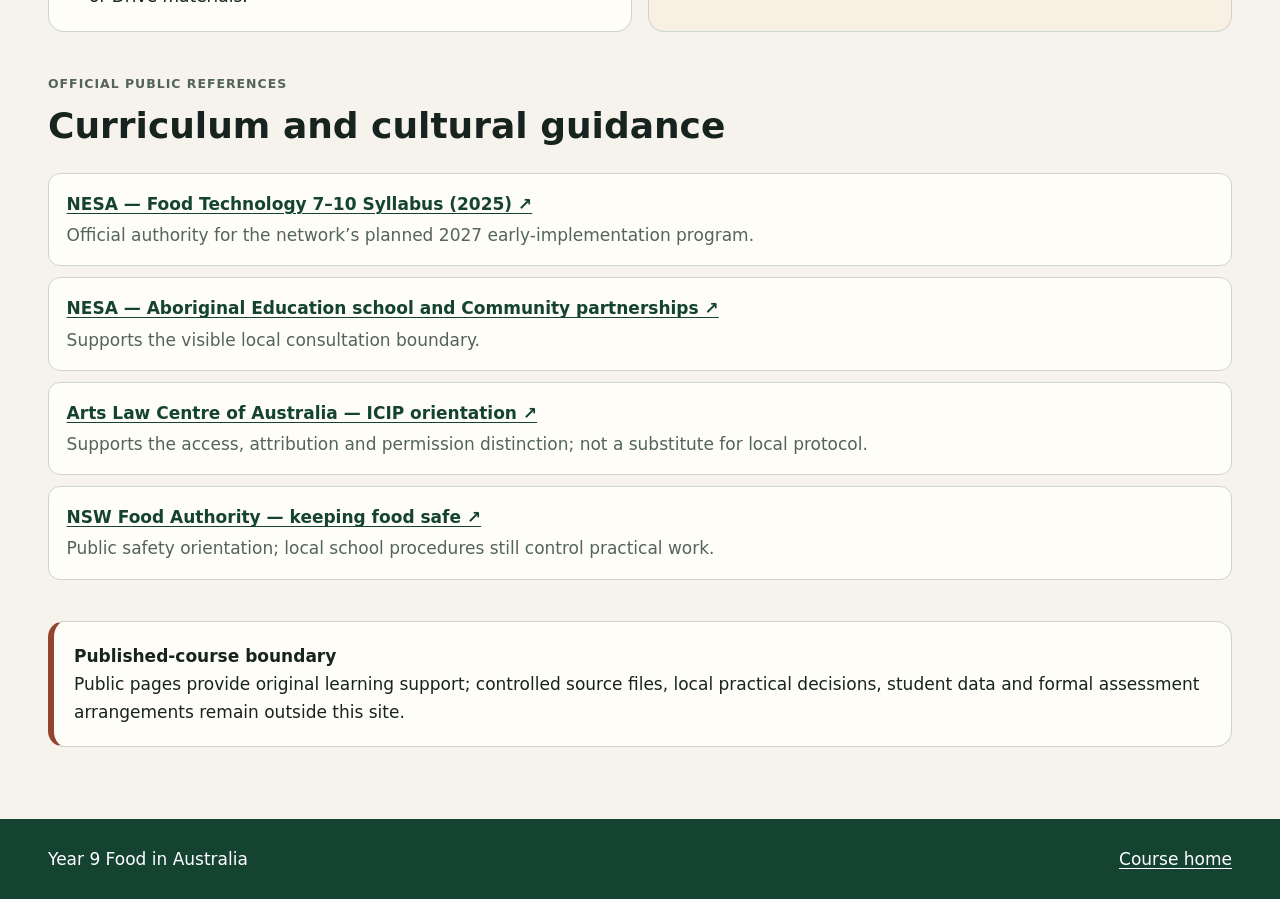
==== commit 83c9ec71: "Align Food in Australia program and syllabus resources" ====
--- a/sources.html
+++ b/sources.html
@@ -18,22 +18,21 @@
       <div class="source-steps">
         <article><span>1</span><h3>Current Classroom and Drive</h3><p>The teacher-posted ten-week unit program, weekly sequence, workbook intent, recipe collection and current modification evidence establish the course identity and learning flow.</p></article>
         <article><span>2</span><h3>Current school controls</h3><p>The 2026 school assessment booklet controls the formal Food Technology schedule. It does not name this unit, so no archived unit task has been presented as current.</p></article>
-        <article><span>3</span><h3>Official curriculum</h3><p>The course is mapped to the NSW Food Technology Years 7–10 Syllabus (2019) for the 2026 default pathway.</p></article>
+        <article><span>3</span><h3>Official curriculum</h3><p>The network program is mapped to the NSW Food Technology 7–10 Syllabus (2025) as the planned 2027 early-implementation pathway.</p></article>
       </div>
     </section>
 
     <section class="section boundary-grid" aria-label="Course boundaries">
       <article class="boundary-card"><p class="component-label">Original public learning</p><h2>What this site may do</h2><ul><li>Teach the verified concepts in new, student-friendly language.</li><li>Provide original feedback checks, evidence prompts and applied activities.</li><li>Link to checked public media for a named learning purpose.</li><li>Provide an editable, locally reviewable teacher program and presentations.</li></ul></article>
       <article class="boundary-card"><p class="component-label">Protected material</p><h2>What this site does not copy</h2><ul><li>Commercial professional-learning worksheets, photographs, recipes or teacher answers.</li><li>Teacher-only Classroom posts, Drive identifiers or access-controlled files.</li><li>Archived assessment notices or marking sheets as current instructions.</li><li>Student names, work, grades, comments, photographs or class data.</li></ul></article>
-      <article class="boundary-card"><p class="component-label">Teacher to confirm</p><h2>What stays local</h2><ul><li>Practical recipes, timing, ingredients, allergies, equipment and supervision.</li><li>Assessment task, dates, weighting, submission method and marking criteria.</li><li>Any early use of the 2025 syllabus before statewide implementation.</li><li>Local delivery sequence and access to controlled Classroom or Drive materials.</li></ul></article>
+      <article class="boundary-card"><p class="component-label">Teacher to confirm</p><h2>What stays local</h2><ul><li>Practical recipes, timing, ingredients, allergies, equipment and supervision.</li><li>Assessment task, dates, weighting, submission method and marking criteria.</li><li>The final school approval and start date for the planned 2027 early implementation.</li><li>Local delivery sequence and access to controlled Classroom or Drive materials.</li></ul></article>
       <article class="boundary-card cultural"><p class="component-label">Cultural authority</p><h2>Living, local and owned</h2><ul><li>Aboriginal and Torres Strait Islander Cultural Knowledge is not a generic collection of facts.</li><li>Finding material online does not create permission to copy, adapt or perform it.</li><li>Local Community, AECG or Knowledge Holder guidance remains visible and necessary.</li><li>Sacred, restricted or uncertain material is not reproduced.</li></ul></article>
     </section>
 
     <section class="section" aria-labelledby="official-title">
       <div class="section-heading"><p class="eyebrow">Official public references</p><h2 id="official-title">Curriculum and cultural guidance</h2></div>
       <ul class="source-list">
-        <li><a href="https://www.nsw.gov.au/education-and-training/nesa/curriculum/tas/food-technology-7-10-2019" target="_blank" rel="noopener">NESA — Food Technology Years 7–10 Syllabus (2019) ↗</a><span>Default curriculum authority for this 2026 course.</span></li>
-        <li><a href="https://curriculum.nsw.edu.au/learning-areas/tas/food-technology-7-10-2025/overview/course" target="_blank" rel="noopener">NESA — Food Technology 7–10 Syllabus (2025) implementation advice ↗</a><span>Planning context; early local implementation is not assumed.</span></li>
+        <li><a href="https://curriculum.nsw.edu.au/learning-areas/tas/food-technology-7-10-2025/overview/course" target="_blank" rel="noopener">NESA — Food Technology 7–10 Syllabus (2025) ↗</a><span>Official authority for the network’s planned 2027 early-implementation program.</span></li>
         <li><a href="https://www.nsw.gov.au/education-and-training/nesa/aboriginal-education/school-community-partnerships" target="_blank" rel="noopener">NESA — Aboriginal Education school and Community partnerships ↗</a><span>Supports the visible local consultation boundary.</span></li>
         <li><a href="https://www.artslaw.com.au/information-sheet/indigenous-cultural-intellectual-property-icip-aitb/" target="_blank" rel="noopener">Arts Law Centre of Australia — ICIP orientation ↗</a><span>Supports the access, attribution and permission distinction; not a substitute for local protocol.</span></li>
         <li><a href="https://www.foodauthority.nsw.gov.au/consumer/keeping-food-safe/key-tips" target="_blank" rel="noopener">NSW Food Authority — keeping food safe ↗</a><span>Public safety orientation; local school procedures still control practical work.</span></li>
